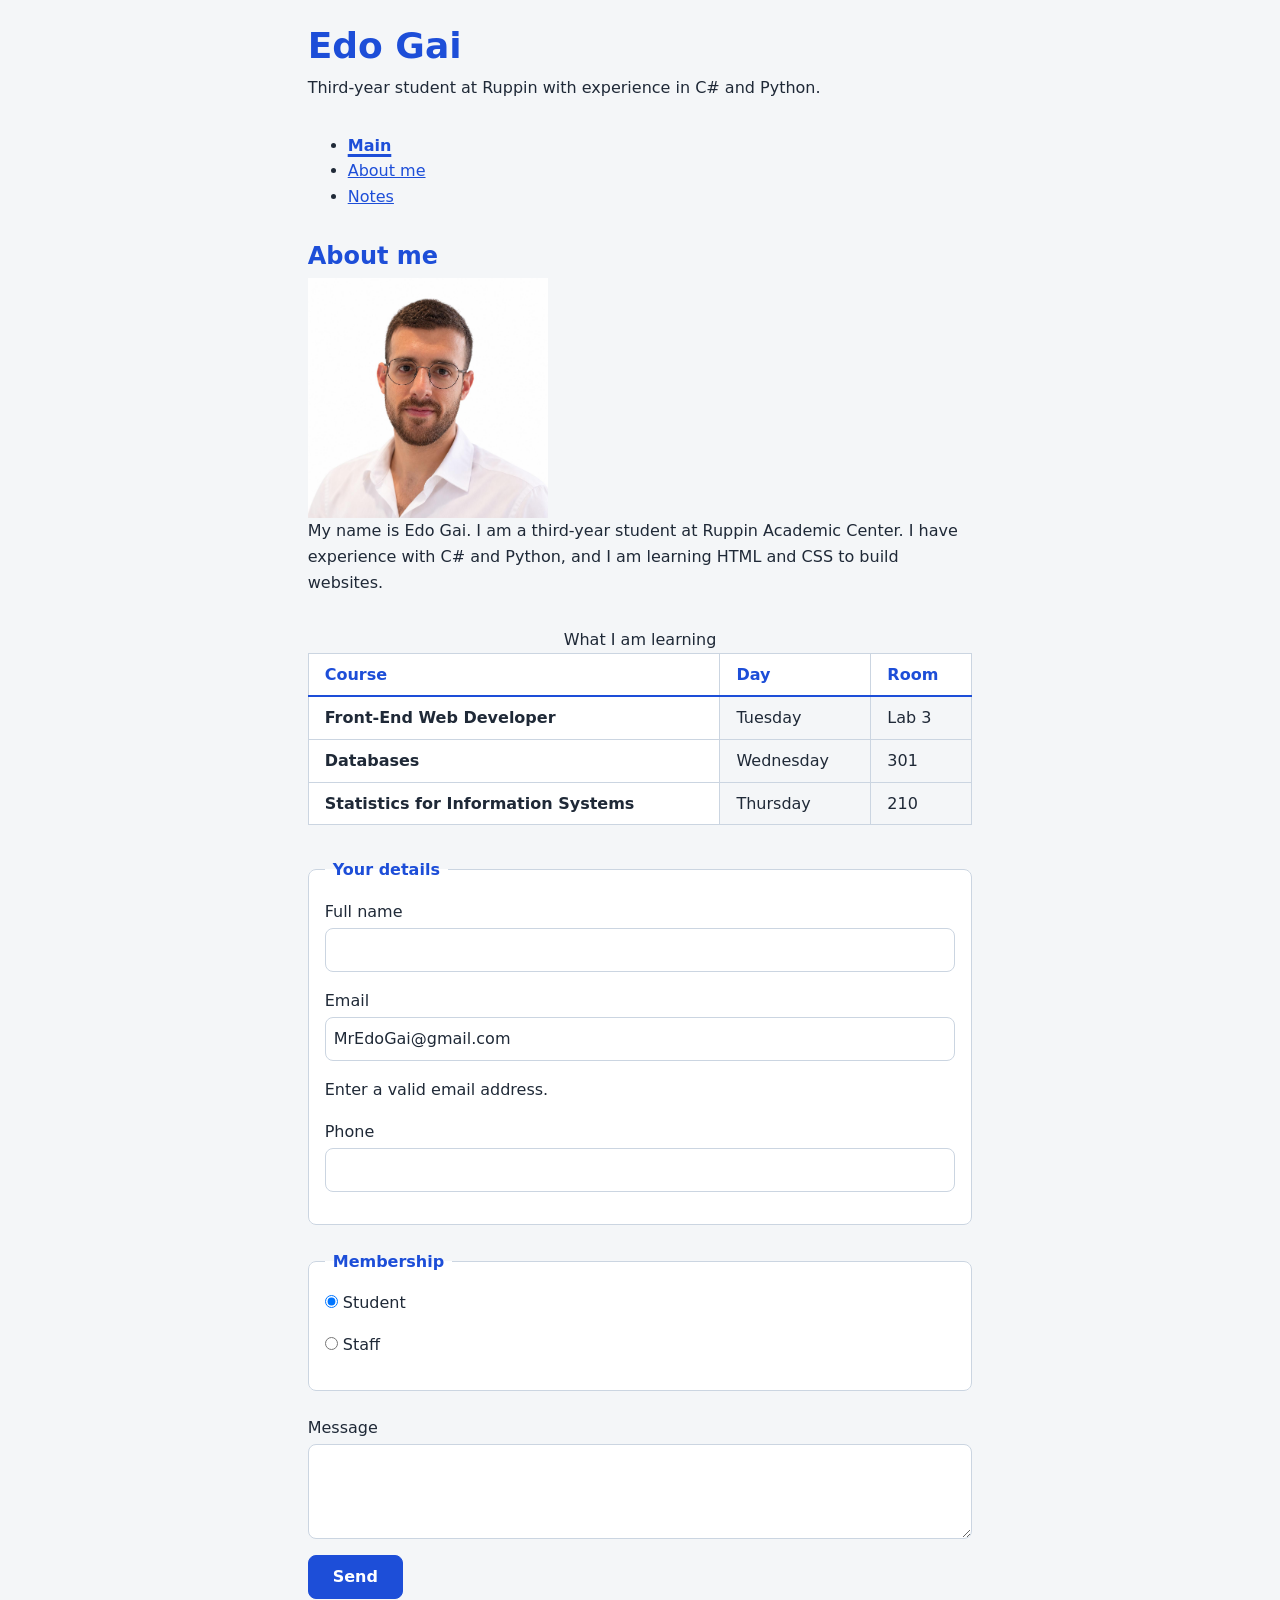
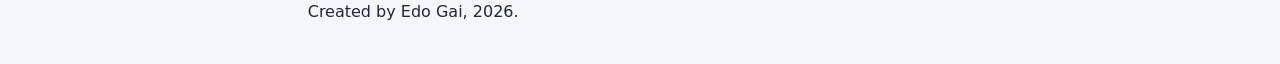
==== homework/hw-1/index.html @ 4de68112 "Add three-page personal website for homework 1" ====
<!DOCTYPE html>
<html lang="en">
  <head>
    <meta charset="utf-8">
    <meta name="viewport" content="width=device-width, initial-scale=1">

    <title>MR Edo Gai</title>
    <link rel="stylesheet" href="styles.css">
  </head>

  <body>
    <header>
      <h1>Edo Gai</h1>
      <p>Third-year student at Ruppin with experience in C# and Python.</p>
     </header>

    <nav>
      <ul>
        <li><a href="index.html" aria-current="page">Main</a></li>
        <li><a href="about.html">About me</a></li>
        <li><a href="notes.html">Notes</a></li>
      </ul>
     </nav>

    <main>
      <section>
        <h2>About me</h2>
        <img src="./images/edo-gai-portrait.jpeg" alt="Portrait of Edo Gai" width="240" height="240">
        <p>My name is Edo Gai. I am a third-year student at Ruppin Academic Center. I have experience with C# and Python, and I am learning HTML and CSS to build websites.</p>
      </section>

      <table>
        <caption>What I am learning</caption>
        <thead>
          <tr>
            <th scope="col">Course</th>
            <th scope="col">Day</th>
            <th scope="col">Room</th>
          </tr>
        </thead>
        <tbody>
          <tr>
            <th scope="row">Front-End Web Developer</th>
            <td>Tuesday</td>
            <td>Lab 3</td>
          </tr>
          <tr>
            <th scope="row">Databases</th>
            <td>Wednesday</td>
            <td>301</td>
          </tr>
          <tr>
            <th scope="row">Statistics for Information Systems</th>
            <td>Thursday</td>
            <td>210</td>
          </tr>
        </tbody>
      </table>

        <form method="get">
          <fieldset>
            <legend>Your details</legend>
            <p><label for="full-name">Full name</label> <input type="text" id="full-name" name="full-name" required></p>
            <p>
              <label for="email">Email</label>
              <input type="email" id="email" name="email" placeholder="MrEdoGai@gmail.com" required aria-describedby="email-hint">
            </p>
            <p id="email-hint">Enter a valid email address.</p>
            <p><label for="phone">Phone</label> <input type="tel" id="phone" name="phone"></p>
          </fieldset>
          <fieldset>
            <legend>Membership</legend>
            <p><input type="radio" id="member-student" name="membership" value="student" checked> <label for="member-student">Student</label></p>
            <p><input type="radio" id="member-staff" name="membership" value="staff"> <label for="member-staff">Staff</label></p>
          </fieldset>
          <p><label for="message">Message</label> <textarea id="message" name="message" rows="3"></textarea></p>
          <button type="submit">Send</button>
        </form>



     </main>


    <footer>
      <p>Created by Edo Gai, 2026.</p>
    </footer>
  </body>
</html>
---- homework/hw-1/styles.css ----
:root {
  --color-background: #f4f6f8;
  --color-surface: #ffffff;
  --color-text: #1f2937;
  --color-accent: #1d4ed8;
  --color-border: #cbd5e1;

  --space-xs: 0.25rem;
  --space-sm: 0.5rem;
  --space-md: 1rem;
  --space-lg: 1.5rem;
  --space-xl: 2rem;

  --radius-sm: 0.5rem;
  --radius-lg: 1rem;

  --font-base: 1rem;
  --font-heading: 1.5rem;
  --font-title: 2.25rem;
}

@media (prefers-color-scheme: dark) {
  :root {
    --color-background: #111827;
    --color-surface: #1f2937;
    --color-text: #f3f4f6;
    --color-accent: #93c5fd;
    --color-border: #4b5563;
  }
}

*, *::before, *::after { box-sizing: border-box; }
* { margin: 0; }
img { display: block; max-width: 100%; height: auto; }


body {
  max-width: 70ch;
  margin: 0 auto;
  padding: var(--space-lg);
  font-family: system-ui, sans-serif;
  font-size: var(--font-base);
  line-height: 1.6;
  color: var(--color-text);
  background-color: var(--color-background);
}

h1, h2, h3 {
  color: var(--color-accent);
  line-height: 1.2;
  margin-bottom: var(--space-sm);
}

h1 { font-size: var(--font-title); }
h2 { font-size: var(--font-heading); }
h3 { font-size: var(--font-base); }

header, nav, section {
  margin-bottom: var(--space-xl);
}

p {
  margin-bottom: var(--space-md);
}


article {
  background-color: var(--color-surface);
  border: 1px solid var(--color-border);
  border-radius: var(--radius-lg);
  padding: var(--space-lg);
  margin-bottom: var(--space-md);
}

blockquote {
  border-inline-start: 4px solid var(--color-accent);
  border-radius: var(--radius-sm);
  padding: var(--space-md);
  margin-block: var(--space-md);
}

a {
  color: var(--color-accent);
}

a:hover {
  text-decoration-thickness: 3px;
}

a:focus-visible {
  outline: 2px solid var(--color-accent);
  outline-offset: 3px;
}

th, td {
  padding: var(--space-sm) var(--space-md);
  border: 1px solid var(--color-border);
}
table {
  width: 100%;
  border-collapse: collapse;
}

nav a[aria-current="page"]{
    font-weight: 700;
  text-decoration-thickness: 3px;
  text-underline-offset: 0.2em;
}

th {
  background-color: var(--color-surface);
  color: var(--color-text);
  text-align: start;
}

thead th {
  color: var(--color-accent);
  border-bottom: 2px solid var(--color-accent);
}

form {
  margin-top: var(--space-xl);
}

fieldset {
  background-color: var(--color-surface);
  border: 1px solid var(--color-border);
  border-radius: var(--radius-sm);
  padding: var(--space-md);
  margin-bottom: var(--space-lg);
}

legend {
  color: var(--color-accent);
  font-weight: 700;
  padding-inline: var(--space-sm);
}

input[type="text"],
input[type="email"],
input[type="tel"],
textarea {
  display: block;
  width: 100%;
  font: inherit;
  color: var(--color-text);
  background-color: var(--color-surface);
  border: 1px solid var(--color-border);
  border-radius: var(--radius-sm);
  padding: var(--space-sm);
  margin-top: var(--space-xs);
}

textarea {
  resize: vertical;
}

input:focus-visible,
textarea:focus-visible {
  outline: 2px solid var(--color-accent);
  outline-offset: 3px;
}

button {
  font: inherit;
  font-weight: 700;
  background-color: var(--color-accent);
  color: var(--color-surface);
  border: 1px solid var(--color-accent);
  border-radius: var(--radius-sm);
  padding: var(--space-sm) var(--space-lg);
  cursor: pointer;
}

button:hover {
  background-color: var(--color-surface);
  color: var(--color-accent);
}

button:focus-visible {
  outline: 2px solid var(--color-accent);
  outline-offset: 3px;
}

input::placeholder,
textarea::placeholder {
  color: var(--color-text);
  opacity: 1;
}

@media (prefers-reduced-motion: no-preference) {
  button {
    transition:
      background-color 0.15s ease,
      color 0.15s ease;
  }
}
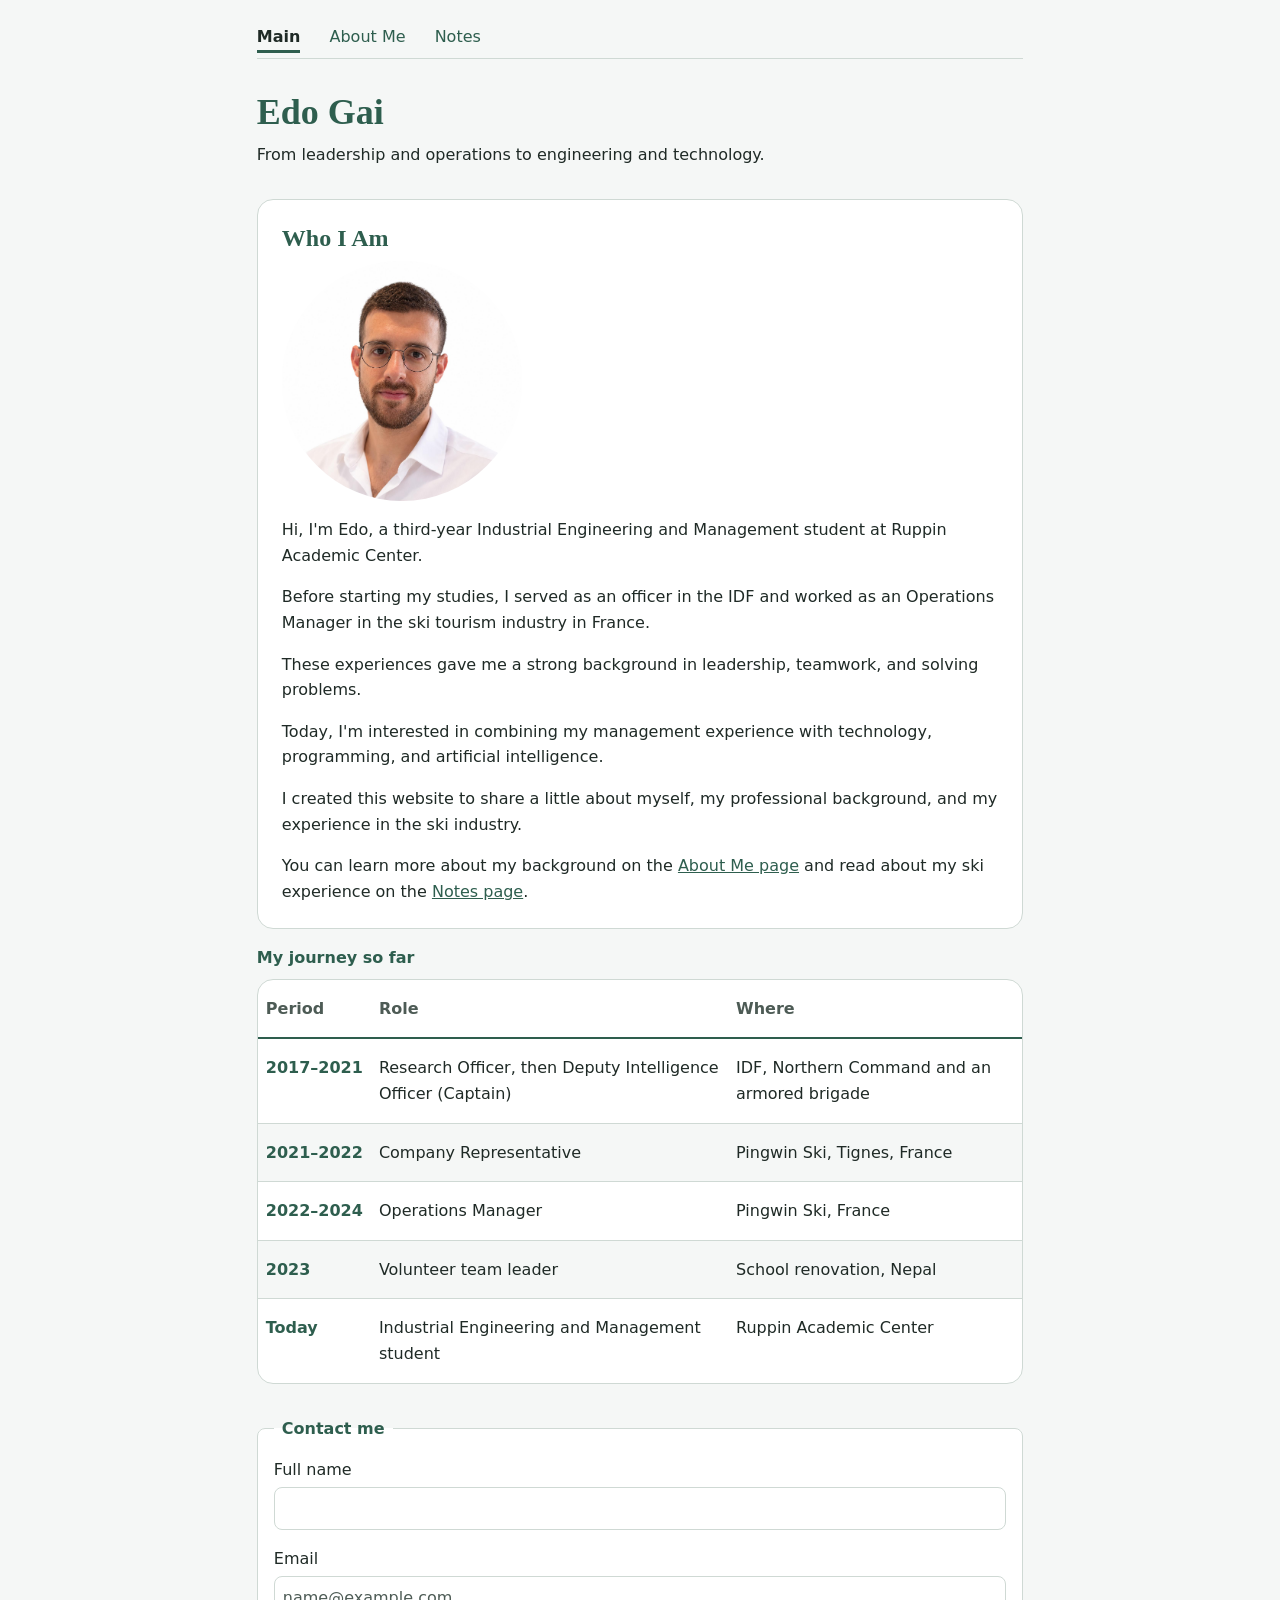
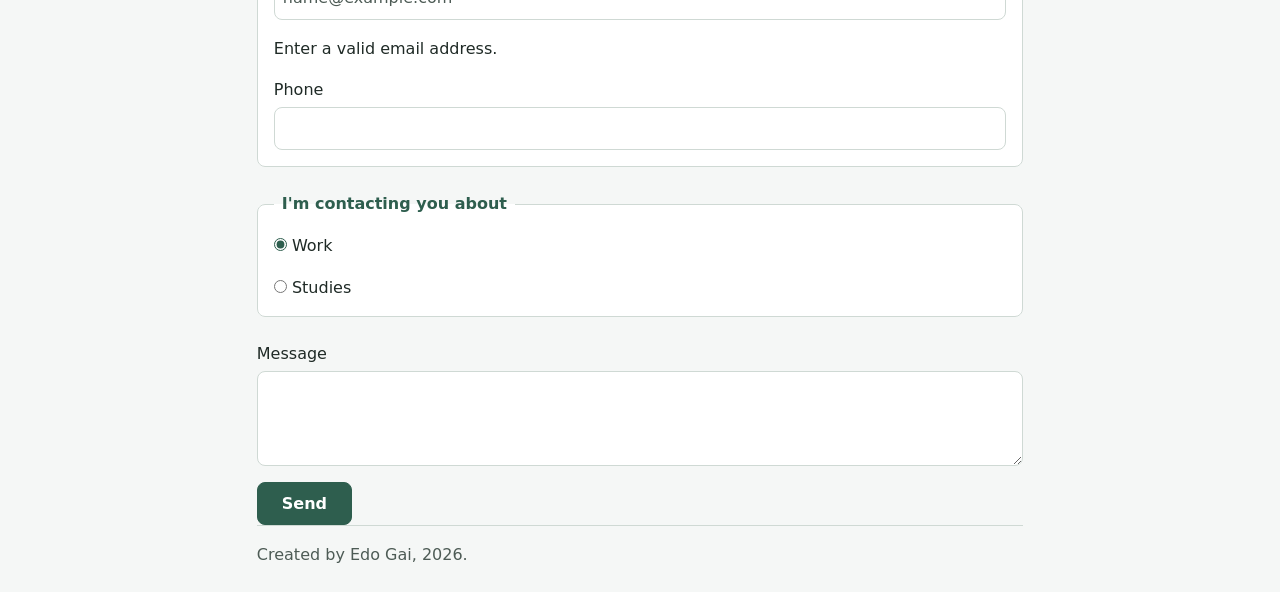
==== commit a4a7283d: "Rewrite home page: intro card, journey timeline table, contact form Nav moved above the header so it" ====
--- a/homework/hw-1/index.html
+++ b/homework/hw-1/index.html
@@ -3,84 +3,94 @@
   <head>
     <meta charset="utf-8">
     <meta name="viewport" content="width=device-width, initial-scale=1">
-
-    <title>MR Edo Gai</title>
+    <title>Edo Gai</title>
     <link rel="stylesheet" href="styles.css">
   </head>
 
   <body>
-    <header>
-      <h1>Edo Gai</h1>
-      <p>Third-year student at Ruppin with experience in C# and Python.</p>
-     </header>
-
     <nav>
       <ul>
         <li><a href="index.html" aria-current="page">Main</a></li>
-        <li><a href="about.html">About me</a></li>
+        <li><a href="about.html">About Me</a></li>
         <li><a href="notes.html">Notes</a></li>
       </ul>
-     </nav>
+    </nav>
+
+    <header>
+      <h1>Edo Gai</h1>
+      <p>From leadership and operations to engineering and technology.</p>
+    </header>
 
     <main>
-      <section>
-        <h2>About me</h2>
-        <img src="./images/edo-gai-portrait.jpeg" alt="Portrait of Edo Gai" width="240" height="240">
-        <p>My name is Edo Gai. I am a third-year student at Ruppin Academic Center. I have experience with C# and Python, and I am learning HTML and CSS to build websites.</p>
+      <section class="card">
+        <h2>Who I Am</h2>
+        <img class="avatar" src="./images/edo-gai-portrait.jpeg" alt="Portrait of Edo Gai" width="240" height="240">
+        <p>Hi, I'm Edo, a third-year Industrial Engineering and Management student at Ruppin Academic Center.</p>
+        <p>Before starting my studies, I served as an officer in the IDF and worked as an Operations Manager in the ski tourism industry in France.</p>
+        <p>These experiences gave me a strong background in leadership, teamwork, and solving problems.</p>
+        <p>Today, I'm interested in combining my management experience with technology, programming, and artificial intelligence.</p>
+        <p>I created this website to share a little about myself, my professional background, and my experience in the ski industry.</p>
+        <p>You can learn more about my background on the <a href="about.html">About Me page</a> and read about my ski experience on the <a href="notes.html">Notes page</a>.</p>
       </section>
 
       <table>
-        <caption>What I am learning</caption>
+        <caption>My journey so far</caption>
         <thead>
           <tr>
-            <th scope="col">Course</th>
-            <th scope="col">Day</th>
-            <th scope="col">Room</th>
+            <th scope="col">Period</th>
+            <th scope="col">Role</th>
+            <th scope="col">Where</th>
           </tr>
         </thead>
         <tbody>
           <tr>
-            <th scope="row">Front-End Web Developer</th>
-            <td>Tuesday</td>
-            <td>Lab 3</td>
+            <th scope="row">2017–2021</th>
+            <td>Research Officer, then Deputy Intelligence Officer (Captain)</td>
+            <td>IDF, Northern Command and an armored brigade</td>
           </tr>
           <tr>
-            <th scope="row">Databases</th>
-            <td>Wednesday</td>
-            <td>301</td>
+            <th scope="row">2021–2022</th>
+            <td>Company Representative</td>
+            <td>Pingwin Ski, Tignes, France</td>
           </tr>
           <tr>
-            <th scope="row">Statistics for Information Systems</th>
-            <td>Thursday</td>
-            <td>210</td>
+            <th scope="row">2022–2024</th>
+            <td>Operations Manager</td>
+            <td>Pingwin Ski, France</td>
+          </tr>
+          <tr>
+            <th scope="row">2023</th>
+            <td>Volunteer team leader</td>
+            <td>School renovation, Nepal</td>
+          </tr>
+          <tr>
+            <th scope="row">Today</th>
+            <td>Industrial Engineering and Management student</td>
+            <td>Ruppin Academic Center</td>
           </tr>
         </tbody>
       </table>
 
-        <form method="get">
-          <fieldset>
-            <legend>Your details</legend>
-            <p><label for="full-name">Full name</label> <input type="text" id="full-name" name="full-name" required></p>
-            <p>
-              <label for="email">Email</label>
-              <input type="email" id="email" name="email" placeholder="MrEdoGai@gmail.com" required aria-describedby="email-hint">
-            </p>
-            <p id="email-hint">Enter a valid email address.</p>
-            <p><label for="phone">Phone</label> <input type="tel" id="phone" name="phone"></p>
-          </fieldset>
-          <fieldset>
-            <legend>Membership</legend>
-            <p><input type="radio" id="member-student" name="membership" value="student" checked> <label for="member-student">Student</label></p>
-            <p><input type="radio" id="member-staff" name="membership" value="staff"> <label for="member-staff">Staff</label></p>
-          </fieldset>
-          <p><label for="message">Message</label> <textarea id="message" name="message" rows="3"></textarea></p>
-          <button type="submit">Send</button>
-        </form>
-
-
-
-     </main>
-
+      <form method="get">
+        <fieldset>
+          <legend>Contact me</legend>
+          <p><label for="full-name">Full name</label> <input type="text" id="full-name" name="full-name" required></p>
+          <p>
+            <label for="email">Email</label>
+            <input type="email" id="email" name="email" placeholder="name@example.com" required aria-describedby="email-hint">
+          </p>
+          <p id="email-hint">Enter a valid email address.</p>
+          <p><label for="phone">Phone</label> <input type="tel" id="phone" name="phone"></p>
+        </fieldset>
+        <fieldset>
+          <legend>I'm contacting you about</legend>
+          <p><input type="radio" id="topic-work" name="topic" value="work" checked> <label for="topic-work">Work</label></p>
+          <p><input type="radio" id="topic-studies" name="topic" value="studies"> <label for="topic-studies">Studies</label></p>
+        </fieldset>
+        <p><label for="message">Message</label> <textarea id="message" name="message" rows="3"></textarea></p>
+        <button type="submit">Send</button>
+      </form>
+    </main>
 
     <footer>
       <p>Created by Edo Gai, 2026.</p>
--- a/homework/hw-1/styles.css
+++ b/homework/hw-1/styles.css
@@ -1,9 +1,12 @@
+/* Tokens */
+
 :root {
-  --color-background: #f4f6f8;
+  --color-background: #f5f7f6;
   --color-surface: #ffffff;
-  --color-text: #1f2937;
-  --color-accent: #1d4ed8;
-  --color-border: #cbd5e1;
+  --color-text: #1f2a26;
+  --color-text-muted: #4d5b55;
+  --color-accent: #2e5e4e;
+  --color-border: #cfd9d4;
 
   --space-xs: 0.25rem;
   --space-sm: 0.5rem;
@@ -14,38 +17,48 @@
   --radius-sm: 0.5rem;
   --radius-lg: 1rem;
 
+  --font-family-base: system-ui, sans-serif;
+  --font-family-heading: Georgia, "Times New Roman", serif;
   --font-base: 1rem;
+  --font-subheading: 1.25rem;
   --font-heading: 1.5rem;
   --font-title: 2.25rem;
 }
 
 @media (prefers-color-scheme: dark) {
   :root {
-    --color-background: #111827;
-    --color-surface: #1f2937;
-    --color-text: #f3f4f6;
-    --color-accent: #93c5fd;
-    --color-border: #4b5563;
+    --color-background: #101a17;
+    --color-surface: #18261f;
+    --color-text: #eef3f0;
+    --color-text-muted: #a3b3ab;
+    --color-accent: #8fc9b0;
+    --color-border: #34473f;
   }
 }
+
+/* Reset */
 
 *, *::before, *::after { box-sizing: border-box; }
 * { margin: 0; }
 img { display: block; max-width: 100%; height: auto; }
 
+/* Base */
 
 body {
-  max-width: 70ch;
+  max-width: 80ch;
   margin: 0 auto;
   padding: var(--space-lg);
-  font-family: system-ui, sans-serif;
+  font-family: var(--font-family-base);
   font-size: var(--font-base);
   line-height: 1.6;
   color: var(--color-text);
   background-color: var(--color-background);
 }
 
+/* Typography */
+
 h1, h2, h3 {
+  font-family: var(--font-family-heading);
   color: var(--color-accent);
   line-height: 1.2;
   margin-bottom: var(--space-sm);
@@ -53,18 +66,81 @@
 
 h1 { font-size: var(--font-title); }
 h2 { font-size: var(--font-heading); }
-h3 { font-size: var(--font-base); }
+h3 { font-size: var(--font-subheading); }
+
+p {
+  margin-bottom: var(--space-md);
+}
+
+p:last-child {
+  margin-bottom: 0;
+}
+
+/* Layout */
 
 header, nav, section {
   margin-bottom: var(--space-xl);
 }
 
-p {
-  margin-bottom: var(--space-md);
-}
-
-
-article {
+nav {
+  padding-bottom: var(--space-sm);
+  border-bottom: 1px solid var(--color-border);
+}
+
+footer {
+  padding-top: var(--space-md);
+  border-top: 1px solid var(--color-border);
+  color: var(--color-text-muted);
+}
+
+/* Links */
+
+a {
+  color: var(--color-accent);
+}
+
+a:hover {
+  text-decoration-thickness: 3px;
+}
+
+/* Focus */
+
+:focus-visible {
+  outline: 2px solid var(--color-accent);
+  outline-offset: 3px;
+}
+
+/* Navigation */
+
+nav ul {
+  list-style: none;
+  padding-inline-start: 0;
+}
+
+nav li {
+  display: inline-block;
+  margin-inline-end: var(--space-lg);
+}
+
+nav a {
+  text-decoration: none;
+}
+
+nav a:hover {
+  text-decoration: underline;
+}
+
+nav a[aria-current="page"] {
+  color: var(--color-text);
+  font-weight: 700;
+  text-decoration: none;
+  border-bottom: 3px solid var(--color-accent);
+  padding-bottom: var(--space-xs);
+}
+
+/* Content */
+
+article, .card {
   background-color: var(--color-surface);
   border: 1px solid var(--color-border);
   border-radius: var(--radius-lg);
@@ -74,49 +150,64 @@
 
 blockquote {
   border-inline-start: 4px solid var(--color-accent);
-  border-radius: var(--radius-sm);
   padding: var(--space-md);
   margin-block: var(--space-md);
 }
 
-a {
-  color: var(--color-accent);
-}
-
-a:hover {
-  text-decoration-thickness: 3px;
-}
-
-a:focus-visible {
-  outline: 2px solid var(--color-accent);
-  outline-offset: 3px;
-}
-
-th, td {
-  padding: var(--space-sm) var(--space-md);
-  border: 1px solid var(--color-border);
-}
+time {
+  color: var(--color-text-muted);
+}
+
+.avatar {
+  border-radius: 50%;
+  margin-bottom: var(--space-md);
+}
+
+/* Table */
+
 table {
   width: 100%;
-  border-collapse: collapse;
-}
-
-nav a[aria-current="page"]{
-    font-weight: 700;
-  text-decoration-thickness: 3px;
-  text-underline-offset: 0.2em;
-}
-
-th {
-  background-color: var(--color-surface);
-  color: var(--color-text);
+  border-collapse: separate;
+  border-spacing: 0;
+  background-color: var(--color-surface);
+  border: 1px solid var(--color-border);
+  border-radius: var(--radius-lg);
+}
+
+caption {
   text-align: start;
+  font-weight: 700;
+  color: var(--color-accent);
+  padding-bottom: var(--space-sm);
+}
+
+th, td {
+  padding: var(--space-md) var(--space-sm);
+  vertical-align: top;
+  text-align: start;
+  border-bottom: 1px solid var(--color-border);
+}
+
+tbody th {
+  color: var(--color-accent);
+  white-space: nowrap;
 }
 
 thead th {
-  color: var(--color-accent);
+  color: var(--color-text-muted);
   border-bottom: 2px solid var(--color-accent);
 }
+
+tbody tr:nth-child(even) {
+  background-color: var(--color-background);
+}
+
+tbody tr:last-child th,
+tbody tr:last-child td {
+  border-bottom: 0;
+}
+
+/* Form */
 
 form {
   margin-top: var(--space-xl);
@@ -155,10 +246,14 @@
   resize: vertical;
 }
 
-input:focus-visible,
-textarea:focus-visible {
-  outline: 2px solid var(--color-accent);
-  outline-offset: 3px;
+input[type="radio"] {
+  accent-color: var(--color-accent);
+}
+
+input::placeholder,
+textarea::placeholder {
+  color: var(--color-text-muted);
+  opacity: 1;
 }
 
 button {
@@ -177,16 +272,7 @@
   color: var(--color-accent);
 }
 
-button:focus-visible {
-  outline: 2px solid var(--color-accent);
-  outline-offset: 3px;
-}
-
-input::placeholder,
-textarea::placeholder {
-  color: var(--color-text);
-  opacity: 1;
-}
+/* Motion */
 
 @media (prefers-reduced-motion: no-preference) {
   button {
